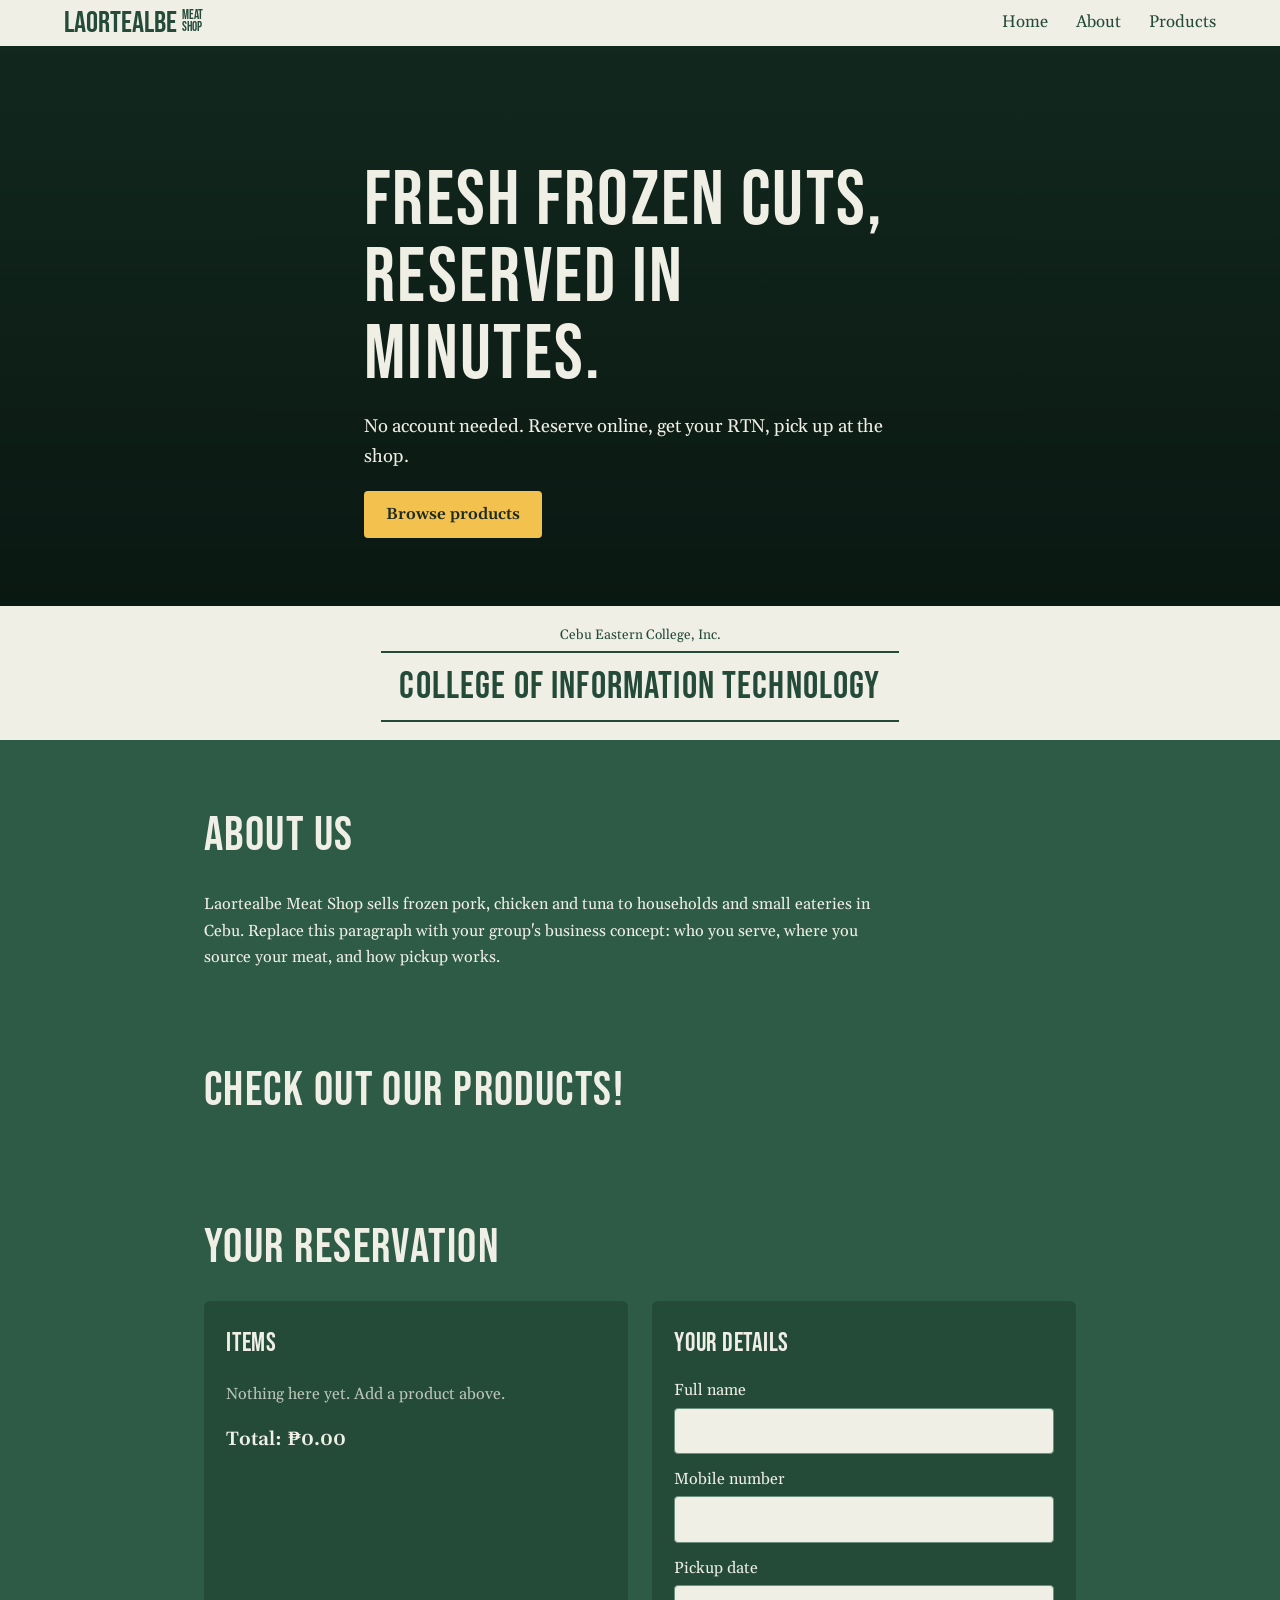
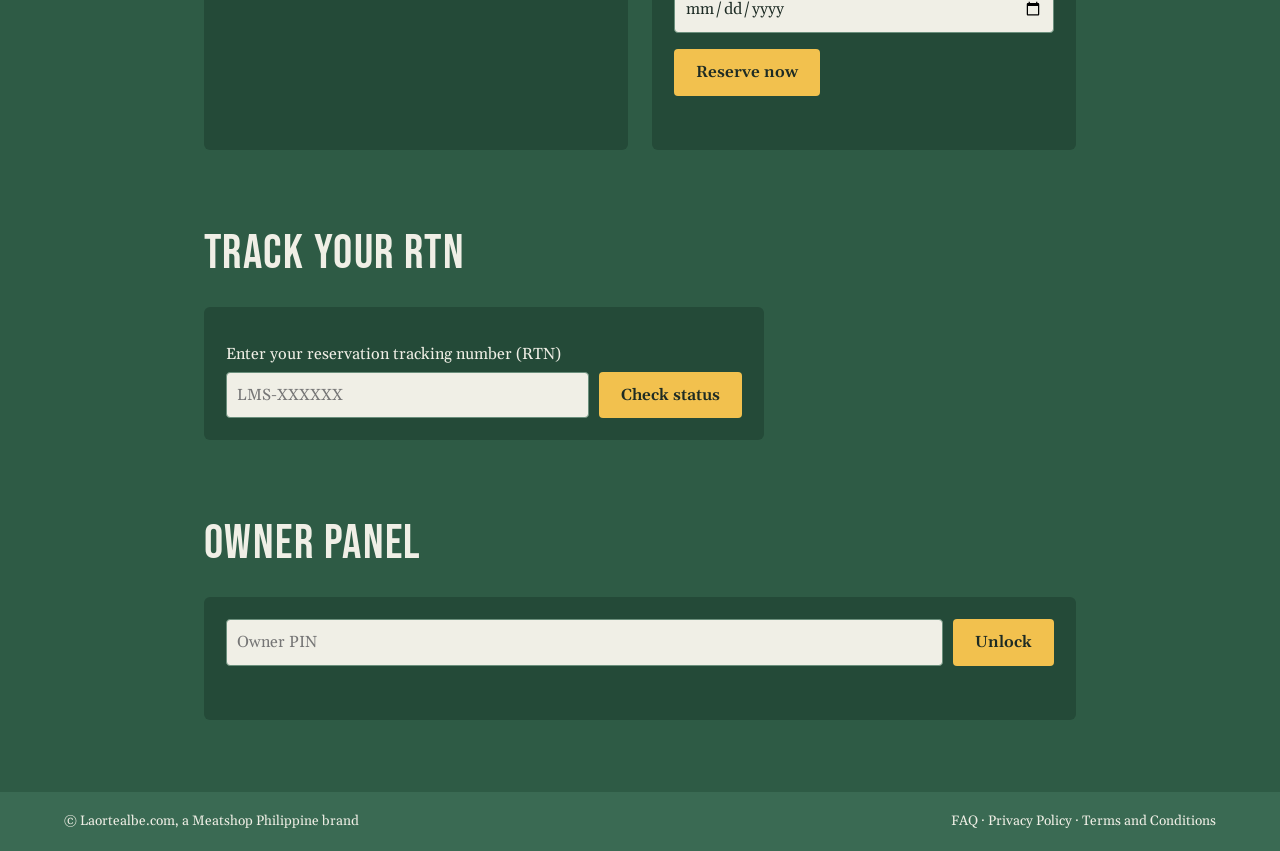
==== frontend/index.html @ da416608 "Add first version of the shop website with product cards, reservation form and RTN." ====
<!DOCTYPE html>
<html lang="en">
<head>
  <meta charset="UTF-8">
  <meta name="viewport" content="width=device-width, initial-scale=1">
  <title>Laortealbe Meat Shop</title>
  <link rel="preconnect" href="https://fonts.googleapis.com">
  <link href="https://fonts.googleapis.com/css2?family=Bebas+Neue&family=Gelasio:wght@400;600&display=swap" rel="stylesheet">
  <link rel="stylesheet" href="https://pyscript.net/releases/2025.8.1/core.css">
  <script type="module" src="https://pyscript.net/releases/2025.8.1/core.js"></script>
  <link rel="stylesheet" href="style.css">
</head>
<body>

<header class="nav">
  <a href="#home" class="brand">
    <img src="assets/logo.png" alt="" onerror="this.style.display='none'">
    <span>LAORTEALBE <small>MEAT<br>SHOP</small></span>
  </a>
  <nav>
    <a href="#home">Home</a>
    <a href="#about">About</a>
    <a href="#products">Products</a>
  </nav>
</header>

<section id="home" class="hero">
  <video autoplay muted loop playsinline poster="assets/hero-poster.jpg">
    <source src="assets/promo.mp4" type="video/mp4">
  </video>
  <div class="hero-text">
    <h1>Fresh frozen cuts, reserved in minutes.</h1>
    <p>No account needed. Reserve online, get your RTN, pick up at the shop.</p>
    <a class="btn" href="#products">Browse products</a>
  </div>
</section>

<section class="college">
  <p>Cebu Eastern College, Inc.</p>
  <h2>College of Information Technology</h2>
</section>

<main>
  <section id="about">
    <h2 class="title">About us</h2>
    <p>Laortealbe Meat Shop sells frozen pork, chicken and tuna to households and small eateries in Cebu. Replace this paragraph with your group's business concept: who you serve, where you source your meat, and how pickup works.</p>
  </section>

  <section id="products">
    <h2 class="title">Check out our products!</h2>
    <div id="product-grid" class="grid"></div>
  </section>

  <section id="reserve">
    <h2 class="title">Your reservation</h2>
    <div class="two-col">
      <div class="panel">
        <h3>Items</h3>
        <div id="cart-items"><p class="muted">Nothing here yet. Add a product above.</p></div>
        <p class="total">Total: <span id="cart-total">₱0.00</span></p>
      </div>
      <div class="panel">
        <h3>Your details</h3>
        <label for="cust-name">Full name</label>
        <input id="cust-name" type="text" autocomplete="name">
        <label for="cust-contact">Mobile number</label>
        <input id="cust-contact" type="tel" autocomplete="tel">
        <label for="cust-date">Pickup date</label>
        <input id="cust-date" type="date">
        <button id="reserve-btn" class="btn" type="button">Reserve now</button>
        <p id="reserve-msg" class="msg" role="status"></p>
      </div>
    </div>
  </section>

  <section id="track">
    <h2 class="title">Track your RTN</h2>
    <div class="panel narrow">
      <label for="track-input">Enter your reservation tracking number (RTN)</label>
      <div class="row">
        <input id="track-input" type="text" placeholder="LMS-XXXXXX">
        <button id="track-btn" class="btn" type="button">Check status</button>
      </div>
      <div id="track-result" role="status"></div>
    </div>
  </section>

  <section id="owner">
    <h2 class="title">Owner panel</h2>
    <div class="panel">
      <div id="owner-login" class="row">
        <input id="owner-pin" type="password" placeholder="Owner PIN" aria-label="Owner PIN">
        <button id="owner-btn" class="btn" type="button">Unlock</button>
      </div>
      <p id="owner-msg" class="msg" role="status"></p>
      <div id="owner-list"></div>
    </div>
  </section>
</main>

<footer>
  <p>© Laortealbe.com, a Meatshop Philippine brand</p>
  <p>FAQ · Privacy Policy · Terms and Conditions</p>
</footer>

<script type="mpy" src="./main.py"></script>
</body>
</html>
---- frontend/style.css ----
:root{--green:#2e5b45;--deep:#244a38;--cream:#f0efe6;--grey:#d9d9d6;--ink:#1d2b24;--accent:#f2c14e}
*{box-sizing:border-box}
html{scroll-behavior:smooth;scroll-padding-top:72px}
body{margin:0;background:var(--green);color:var(--cream);font-family:'Gelasio',Georgia,serif;line-height:1.65}
h1,h2,h3{font-family:'Bebas Neue',Impact,sans-serif;font-weight:400;letter-spacing:.03em;margin:0}
a{color:inherit}
:focus-visible{outline:3px solid var(--accent);outline-offset:2px}

.nav{position:sticky;top:0;z-index:10;display:flex;justify-content:space-between;align-items:center;padding:8px 5vw;background:var(--cream);color:var(--deep)}
.brand{display:flex;align-items:center;gap:10px;text-decoration:none;font-family:'Bebas Neue',sans-serif;font-size:1.9rem;line-height:1}
.brand img{height:44px}
.brand small{font-size:.8rem;display:inline-block;vertical-align:middle;line-height:1}
.nav nav{display:flex;gap:28px}
.nav nav a{text-decoration:none;font-size:1.05rem}
.nav nav a:hover{text-decoration:underline}

.hero{position:relative;height:min(70vh,560px);display:grid;place-items:center;overflow:hidden;background:#173528}
.hero video{position:absolute;inset:0;width:100%;height:100%;object-fit:cover}
.hero::after{content:"";position:absolute;inset:0;background:linear-gradient(rgba(0,0,0,.25),rgba(0,0,0,.55))}
.hero-text{position:relative;z-index:1;max-width:680px;padding:0 5vw}
.hero-text h1{font-size:clamp(2.6rem,7vw,4.8rem);line-height:1}
.hero-text p{font-size:1.15rem}

.college{background:var(--cream);color:var(--deep);text-align:center;padding:18px 5vw}
.college p{margin:0;font-size:.85rem}
.college h2{font-size:clamp(1.6rem,4vw,2.4rem);border-top:2px solid var(--deep);border-bottom:2px solid var(--deep);display:inline-block;padding:2px 18px;margin-top:4px}

main{max-width:1000px;margin:auto;padding:0 5vw}
section{padding:56px 0 8px}
.title{font-size:clamp(2rem,5vw,3rem);margin-bottom:14px}
#about p{max-width:70ch}

.btn{background:var(--accent);color:var(--ink);border:0;border-radius:4px;padding:10px 22px;font:inherit;font-weight:600;cursor:pointer;text-decoration:none;display:inline-block}
.btn:hover{filter:brightness(1.08)}
.btn.small{padding:4px 12px;font-size:.9rem}
.btn.ghost{background:transparent;color:var(--cream);border:1px solid var(--cream)}

.grid{display:grid;grid-template-columns:repeat(auto-fit,minmax(220px,1fr));gap:28px}
.card{text-align:center}
.card h3{font-size:1.9rem}
.card .frame{background:var(--grey);padding:18px;margin:8px 0 12px}
.card .photo{aspect-ratio:1/1;background:#9aa59d center/cover no-repeat}
.price{margin:0 0 8px}

.two-col{display:grid;grid-template-columns:repeat(auto-fit,minmax(300px,1fr));gap:24px}
.panel{background:var(--deep);padding:22px;border-radius:6px}
.panel h3{font-size:1.6rem;margin-bottom:8px}
.narrow{max-width:560px}
label{display:block;margin:12px 0 4px}
input{width:100%;padding:9px 10px;border-radius:4px;border:1px solid #6b8f7c;background:var(--cream);color:var(--ink);font:inherit}
.row{display:flex;gap:10px}
.row input{flex:1}
.panel .btn{margin-top:16px}
.row .btn{margin-top:0}
.muted{opacity:.75}
.msg{min-height:1.4em;margin:10px 0 0}
.msg.err{color:#ffb4a8}
.cart-line{display:flex;justify-content:space-between;align-items:center;gap:8px;padding:8px 0;border-bottom:1px solid #4d7360}
.qty{display:flex;align-items:center;gap:8px}
.total{font-size:1.2rem;font-weight:600;margin-top:12px}

.rtn-box{background:var(--cream);color:var(--deep);padding:14px;border-radius:6px;margin-top:12px}
.rtn-box strong{font-family:'Bebas Neue',sans-serif;font-size:2.2rem;letter-spacing:.08em;display:block}
.badge{display:inline-block;padding:2px 10px;border-radius:99px;font-size:.85rem;background:var(--accent);color:var(--ink)}
.badge.ok{background:#8fd5a6}
.badge.no{background:#e9a09a}
.order{border-top:1px solid #4d7360;padding:12px 0}
.order .actions{display:flex;gap:8px;margin-top:6px}
.order .btn{margin-top:0}

footer{margin-top:64px;padding:18px 5vw;background:#3a6a53;display:flex;justify-content:space-between;flex-wrap:wrap;gap:8px;font-size:.85rem}
footer p{margin:0}
@media (max-width:560px){.nav nav{gap:14px}.brand{font-size:1.4rem}}
@media (prefers-reduced-motion:reduce){html{scroll-behavior:auto}}
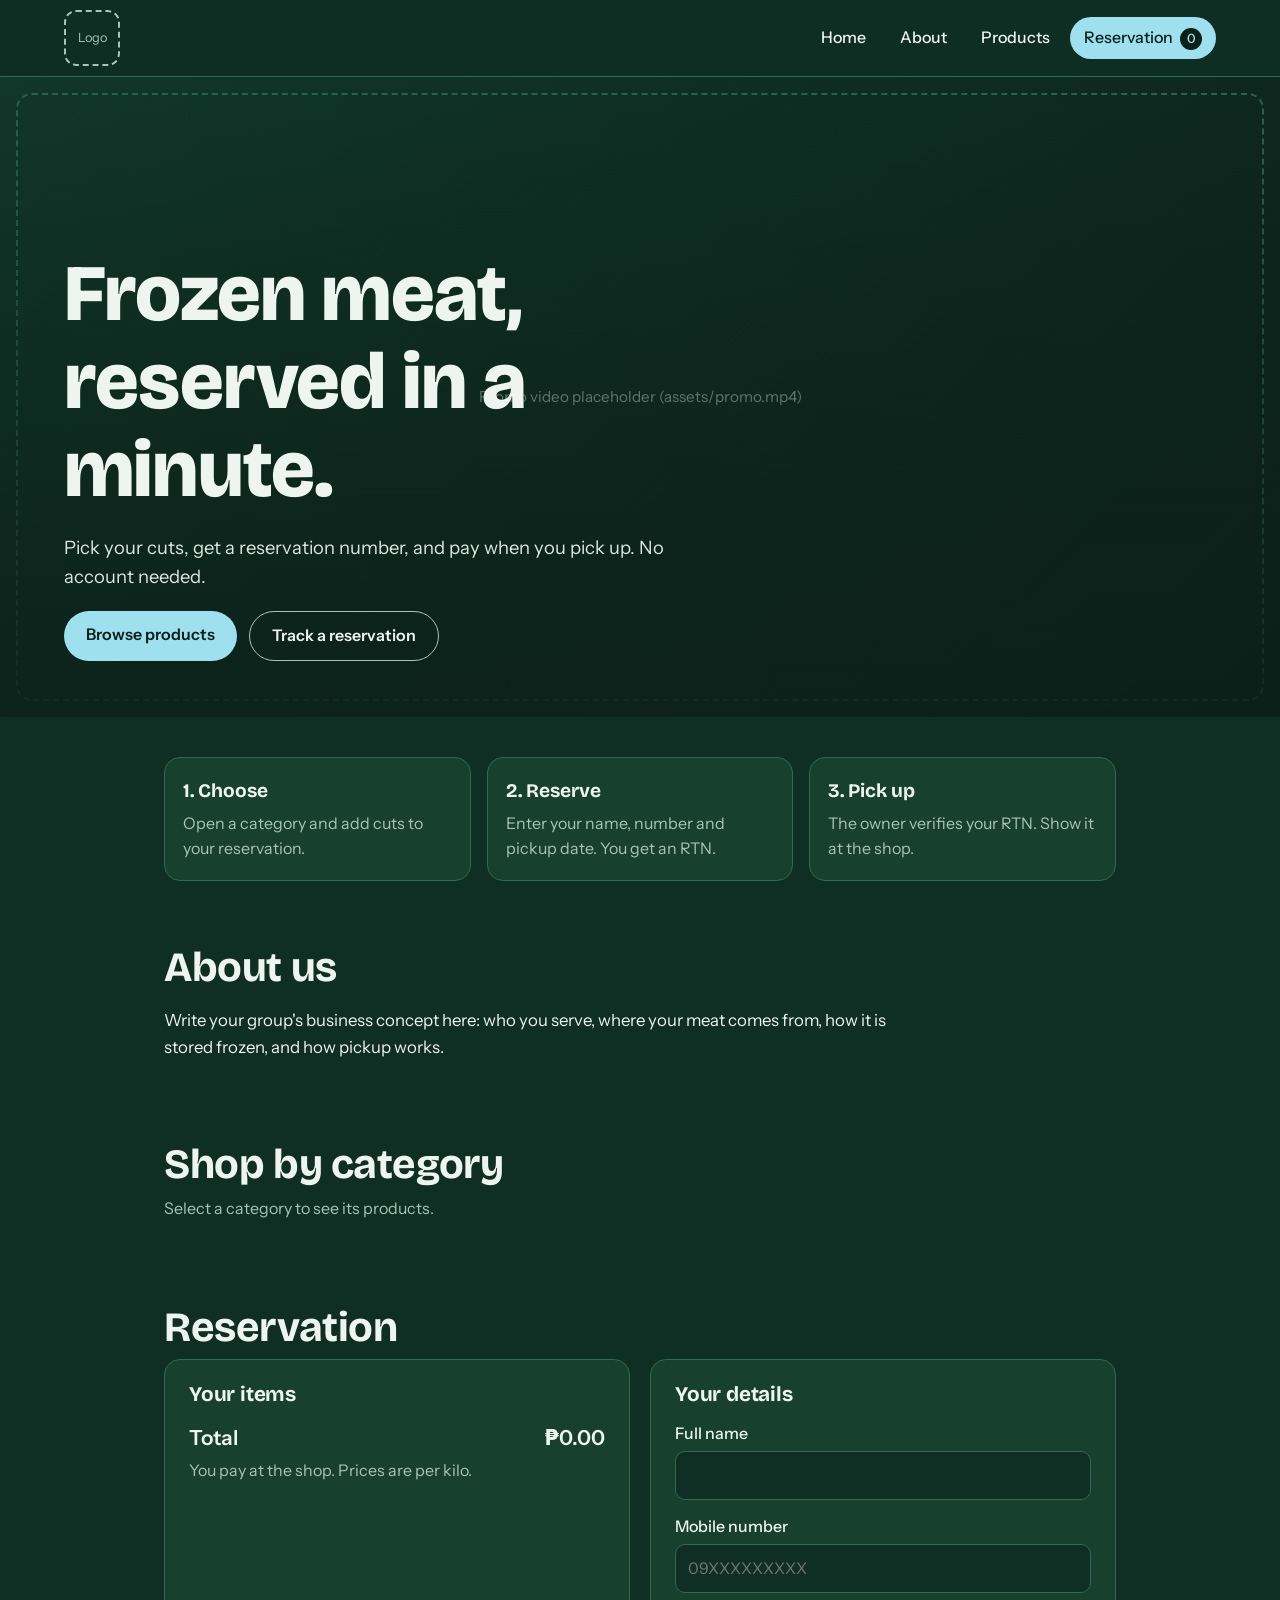
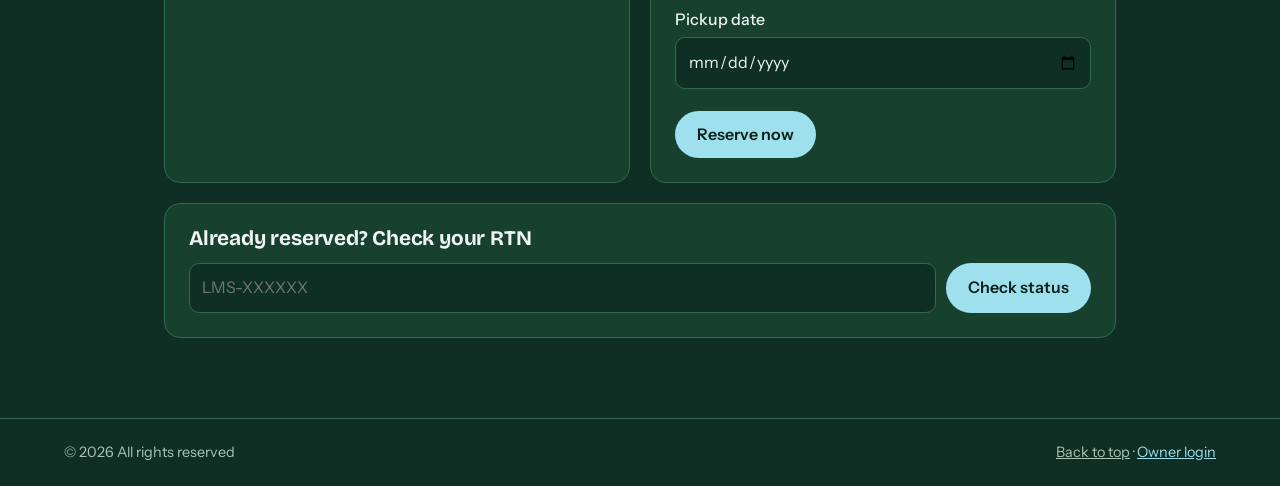
==== commit 1649e7ab: "Redesign site with category cards, product details popup and usability improvements." ====
--- a/frontend/index.html
+++ b/frontend/index.html
@@ -3,9 +3,9 @@
 <head>
   <meta charset="UTF-8">
   <meta name="viewport" content="width=device-width, initial-scale=1">
-  <title>Laortealbe Meat Shop</title>
+  <title>Frozen Meat Shop | Reserve online</title>
   <link rel="preconnect" href="https://fonts.googleapis.com">
-  <link href="https://fonts.googleapis.com/css2?family=Bebas+Neue&family=Gelasio:wght@400;600&display=swap" rel="stylesheet">
+  <link href="https://fonts.googleapis.com/css2?family=Bricolage+Grotesque:wght@500;700;800&family=Instrument+Sans:wght@400;500;600&display=swap" rel="stylesheet">
   <link rel="stylesheet" href="https://pyscript.net/releases/2025.8.1/core.css">
   <script type="module" src="https://pyscript.net/releases/2025.8.1/core.js"></script>
   <link rel="stylesheet" href="style.css">
@@ -13,95 +13,117 @@
 <body>
 
 <header class="nav">
-  <a href="#home" class="brand">
-    <img src="assets/logo.png" alt="" onerror="this.style.display='none'">
-    <span>LAORTEALBE <small>MEAT<br>SHOP</small></span>
+  <a href="#home" class="logo" aria-label="Home">
+    <!-- LOGO PLACEHOLDER: put your logo at assets/logo.png -->
+    <span class="ph">Logo</span>
+    <img src="assets/logo.png" alt="Shop logo" onerror="this.remove()">
   </a>
-  <nav>
+  <nav aria-label="Main">
     <a href="#home">Home</a>
     <a href="#about">About</a>
     <a href="#products">Products</a>
+    <a href="#reservation" class="nav-cta">Reservation <span id="cart-count" class="count" aria-label="items in reservation">0</span></a>
   </nav>
 </header>
 
 <section id="home" class="hero">
-  <video autoplay muted loop playsinline poster="assets/hero-poster.jpg">
+  <!-- VIDEO PLACEHOLDER: put your promo at assets/promo.mp4 -->
+  <div class="hero-ph">Promo video placeholder (assets/promo.mp4)</div>
+  <video autoplay muted loop playsinline poster="assets/hero-poster.jpg" onerror="this.remove()">
     <source src="assets/promo.mp4" type="video/mp4">
   </video>
   <div class="hero-text">
-    <h1>Fresh frozen cuts, reserved in minutes.</h1>
-    <p>No account needed. Reserve online, get your RTN, pick up at the shop.</p>
-    <a class="btn" href="#products">Browse products</a>
+    <h1>Frozen meat, reserved in a minute.</h1>
+    <p>Pick your cuts, get a reservation number, and pay when you pick up. No account needed.</p>
+    <div class="hero-actions">
+      <a class="btn" href="#products">Browse products</a>
+      <a class="btn ghost" href="#reservation">Track a reservation</a>
+    </div>
   </div>
 </section>
 
-<section class="college">
-  <p>Cebu Eastern College, Inc.</p>
-  <h2>College of Information Technology</h2>
-</section>
+<main>
+  <section class="steps" aria-label="How it works">
+    <ol>
+      <li><b>1. Choose</b><span>Open a category and add cuts to your reservation.</span></li>
+      <li><b>2. Reserve</b><span>Enter your name, number and pickup date. You get an RTN.</span></li>
+      <li><b>3. Pick up</b><span>The owner verifies your RTN. Show it at the shop.</span></li>
+    </ol>
+  </section>
 
-<main>
   <section id="about">
-    <h2 class="title">About us</h2>
-    <p>Laortealbe Meat Shop sells frozen pork, chicken and tuna to households and small eateries in Cebu. Replace this paragraph with your group's business concept: who you serve, where you source your meat, and how pickup works.</p>
+    <h2>About us</h2>
+    <p>Write your group's business concept here: who you serve, where your meat comes from, how it is stored frozen, and how pickup works.</p>
   </section>
 
   <section id="products">
-    <h2 class="title">Check out our products!</h2>
-    <div id="product-grid" class="grid"></div>
+    <div id="category-view">
+      <h2>Shop by category</h2>
+      <p class="sub">Select a category to see its products.</p>
+      <div id="category-grid" class="grid"></div>
+    </div>
+    <div id="product-view" class="hidden">
+      <button id="back-btn" class="link" type="button">&larr; All categories</button>
+      <h2 id="product-title"></h2>
+      <p class="sub">Select a product for details, or add it straight to your reservation.</p>
+      <div id="product-grid" class="grid"></div>
+    </div>
   </section>
 
-  <section id="reserve">
-    <h2 class="title">Your reservation</h2>
+  <section id="reservation">
+    <h2>Reservation</h2>
     <div class="two-col">
       <div class="panel">
-        <h3>Items</h3>
-        <div id="cart-items"><p class="muted">Nothing here yet. Add a product above.</p></div>
-        <p class="total">Total: <span id="cart-total">₱0.00</span></p>
+        <h3>Your items</h3>
+        <div id="cart-items"></div>
+        <p class="total">Total <span id="cart-total">₱0.00</span></p>
+        <p class="hint">You pay at the shop. Prices are per kilo.</p>
       </div>
       <div class="panel">
         <h3>Your details</h3>
         <label for="cust-name">Full name</label>
         <input id="cust-name" type="text" autocomplete="name">
+        <p class="err" id="err-name"></p>
         <label for="cust-contact">Mobile number</label>
-        <input id="cust-contact" type="tel" autocomplete="tel">
+        <input id="cust-contact" type="tel" inputmode="numeric" placeholder="09XXXXXXXXX" autocomplete="tel">
+        <p class="err" id="err-contact"></p>
         <label for="cust-date">Pickup date</label>
         <input id="cust-date" type="date">
+        <p class="err" id="err-date"></p>
         <button id="reserve-btn" class="btn" type="button">Reserve now</button>
-        <p id="reserve-msg" class="msg" role="status"></p>
+        <div id="reserve-msg" role="status"></div>
       </div>
     </div>
-  </section>
 
-  <section id="track">
-    <h2 class="title">Track your RTN</h2>
-    <div class="panel narrow">
-      <label for="track-input">Enter your reservation tracking number (RTN)</label>
+    <div class="panel track">
+      <h3>Already reserved? Check your RTN</h3>
       <div class="row">
-        <input id="track-input" type="text" placeholder="LMS-XXXXXX">
+        <input id="track-input" type="text" placeholder="LMS-XXXXXX" aria-label="Reservation tracking number">
         <button id="track-btn" class="btn" type="button">Check status</button>
       </div>
       <div id="track-result" role="status"></div>
     </div>
   </section>
-
-  <section id="owner">
-    <h2 class="title">Owner panel</h2>
-    <div class="panel">
-      <div id="owner-login" class="row">
-        <input id="owner-pin" type="password" placeholder="Owner PIN" aria-label="Owner PIN">
-        <button id="owner-btn" class="btn" type="button">Unlock</button>
-      </div>
-      <p id="owner-msg" class="msg" role="status"></p>
-      <div id="owner-list"></div>
-    </div>
-  </section>
 </main>
 
 <footer>
-  <p>© Laortealbe.com, a Meatshop Philippine brand</p>
-  <p>FAQ · Privacy Policy · Terms and Conditions</p>
+  <p>© 2026 All rights reserved</p>
+  <p><a href="#home">Back to top</a> · <button id="owner-open" class="link" type="button">Owner login</button></p>
 </footer>
+
+<dialog id="product-dialog" aria-label="Product details"></dialog>
+
+<dialog id="owner-dialog" aria-label="Owner panel">
+  <div class="dlg-head"><h3>Owner panel</h3><button class="x" data-close="owner-dialog" aria-label="Close">&times;</button></div>
+  <div class="row">
+    <input id="owner-pin" type="password" placeholder="Owner PIN" aria-label="Owner PIN">
+    <button id="owner-btn" class="btn" type="button">Unlock</button>
+  </div>
+  <p id="owner-msg" class="err" role="status"></p>
+  <div id="owner-list"></div>
+</dialog>
+
+<div id="toast" role="status" aria-live="polite"></div>
 
 <script type="mpy" src="./main.py"></script>
 </body>
--- a/frontend/style.css
+++ b/frontend/style.css
@@ -1,74 +1,115 @@
-:root{--green:#2e5b45;--deep:#244a38;--cream:#f0efe6;--grey:#d9d9d6;--ink:#1d2b24;--accent:#f2c14e}
+:root{--bg:#0f2e24;--surface:#17402f;--surface2:#1e4d3a;--line:#2f6a51;--text:#eef5f0;--muted:#a9c4b6;--ice:#9fe0ee;--ink:#0b2019;--bad:#ffb4a8;--ok:#8fd5a6;--r:16px}
 *{box-sizing:border-box}
-html{scroll-behavior:smooth;scroll-padding-top:72px}
-body{margin:0;background:var(--green);color:var(--cream);font-family:'Gelasio',Georgia,serif;line-height:1.65}
-h1,h2,h3{font-family:'Bebas Neue',Impact,sans-serif;font-weight:400;letter-spacing:.03em;margin:0}
+html{scroll-behavior:smooth;scroll-padding-top:80px}
+body{margin:0;background:var(--bg);color:var(--text);font-family:'Instrument Sans',system-ui,sans-serif;line-height:1.6}
+h1,h2,h3{font-family:'Bricolage Grotesque',sans-serif;margin:0;line-height:1.1;letter-spacing:-.01em}
+h2{font-size:clamp(1.8rem,4vw,2.6rem);margin-bottom:8px}
+h3{font-size:1.3rem}
 a{color:inherit}
-:focus-visible{outline:3px solid var(--accent);outline-offset:2px}
+.hidden{display:none!important}
+:focus-visible{outline:3px solid var(--ice);outline-offset:2px}
 
-.nav{position:sticky;top:0;z-index:10;display:flex;justify-content:space-between;align-items:center;padding:8px 5vw;background:var(--cream);color:var(--deep)}
-.brand{display:flex;align-items:center;gap:10px;text-decoration:none;font-family:'Bebas Neue',sans-serif;font-size:1.9rem;line-height:1}
-.brand img{height:44px}
-.brand small{font-size:.8rem;display:inline-block;vertical-align:middle;line-height:1}
-.nav nav{display:flex;gap:28px}
-.nav nav a{text-decoration:none;font-size:1.05rem}
-.nav nav a:hover{text-decoration:underline}
+/* nav */
+.nav{position:sticky;top:0;z-index:20;display:flex;justify-content:space-between;align-items:center;padding:10px 5vw;background:rgba(15,46,36,.88);backdrop-filter:blur(10px);border-bottom:1px solid var(--line)}
+.logo{display:block;position:relative;width:56px;height:56px;border-radius:12px;overflow:hidden;text-decoration:none}
+.logo .ph{position:absolute;inset:0;display:grid;place-items:center;border:2px dashed var(--muted);border-radius:12px;color:var(--muted);font-size:.8rem}
+.logo img{position:absolute;inset:0;width:100%;height:100%;object-fit:contain;background:var(--bg)}
+.nav nav{display:flex;align-items:center;gap:6px}
+.nav nav a{text-decoration:none;padding:8px 14px;border-radius:99px;font-weight:500}
+.nav nav a:hover{background:var(--surface)}
+.nav .nav-cta{background:var(--ice);color:var(--ink)}
+.nav .nav-cta:hover{background:#c4eef6}
+.count{display:inline-grid;place-items:center;min-width:22px;height:22px;border-radius:99px;background:var(--ink);color:var(--ice);font-size:.8rem;margin-left:4px}
 
-.hero{position:relative;height:min(70vh,560px);display:grid;place-items:center;overflow:hidden;background:#173528}
+/* hero */
+.hero{position:relative;min-height:min(82vh,640px);display:flex;align-items:flex-end;overflow:hidden;background:linear-gradient(135deg,#123a2c,#0b2019)}
+.hero-ph{position:absolute;inset:0;display:grid;place-items:center;color:var(--muted);font-size:.95rem;border:2px dashed var(--line);margin:16px;border-radius:var(--r)}
 .hero video{position:absolute;inset:0;width:100%;height:100%;object-fit:cover}
-.hero::after{content:"";position:absolute;inset:0;background:linear-gradient(rgba(0,0,0,.25),rgba(0,0,0,.55))}
-.hero-text{position:relative;z-index:1;max-width:680px;padding:0 5vw}
-.hero-text h1{font-size:clamp(2.6rem,7vw,4.8rem);line-height:1}
-.hero-text p{font-size:1.15rem}
+.hero::after{content:"";position:absolute;inset:0;background:linear-gradient(180deg,rgba(11,32,25,.1),rgba(11,32,25,.85))}
+.hero-text{position:relative;z-index:1;padding:0 5vw 56px;max-width:760px}
+.hero-text h1{font-size:clamp(2.6rem,7vw,5rem);font-weight:800}
+.hero-text p{font-size:1.15rem;max-width:52ch;color:#dbe9e1}
+.hero-actions{display:flex;gap:12px;flex-wrap:wrap;margin-top:20px}
 
-.college{background:var(--cream);color:var(--deep);text-align:center;padding:18px 5vw}
-.college p{margin:0;font-size:.85rem}
-.college h2{font-size:clamp(1.6rem,4vw,2.4rem);border-top:2px solid var(--deep);border-bottom:2px solid var(--deep);display:inline-block;padding:2px 18px;margin-top:4px}
+/* buttons */
+.btn{background:var(--ice);color:var(--ink);border:0;border-radius:99px;padding:11px 22px;font:inherit;font-weight:600;cursor:pointer;text-decoration:none;display:inline-block}
+.btn:hover{background:#c4eef6}
+.btn.ghost{background:transparent;color:var(--text);border:1px solid var(--muted)}
+.btn.ghost:hover{background:var(--surface)}
+.btn.small{padding:6px 14px;font-size:.9rem}
+.link{background:none;border:0;color:var(--ice);font:inherit;cursor:pointer;padding:0;text-decoration:underline}
 
-main{max-width:1000px;margin:auto;padding:0 5vw}
-section{padding:56px 0 8px}
-.title{font-size:clamp(2rem,5vw,3rem);margin-bottom:14px}
-#about p{max-width:70ch}
+main{max-width:1080px;margin:auto;padding:0 5vw}
+section{padding:64px 0 0}
+.sub,.hint{color:var(--muted);margin:0 0 20px}
+#about p{max-width:68ch;font-size:1.05rem}
 
-.btn{background:var(--accent);color:var(--ink);border:0;border-radius:4px;padding:10px 22px;font:inherit;font-weight:600;cursor:pointer;text-decoration:none;display:inline-block}
-.btn:hover{filter:brightness(1.08)}
-.btn.small{padding:4px 12px;font-size:.9rem}
-.btn.ghost{background:transparent;color:var(--cream);border:1px solid var(--cream)}
+/* steps */
+.steps{padding-top:40px}
+.steps ol{list-style:none;margin:0;padding:0;display:grid;grid-template-columns:repeat(auto-fit,minmax(230px,1fr));gap:16px}
+.steps li{background:var(--surface);border:1px solid var(--line);border-radius:var(--r);padding:18px}
+.steps b{display:block;font-family:'Bricolage Grotesque',sans-serif;font-size:1.2rem;margin-bottom:4px}
+.steps span{color:var(--muted)}
 
-.grid{display:grid;grid-template-columns:repeat(auto-fit,minmax(220px,1fr));gap:28px}
-.card{text-align:center}
-.card h3{font-size:1.9rem}
-.card .frame{background:var(--grey);padding:18px;margin:8px 0 12px}
-.card .photo{aspect-ratio:1/1;background:#9aa59d center/cover no-repeat}
-.price{margin:0 0 8px}
+/* cards */
+.grid{display:grid;grid-template-columns:repeat(auto-fill,minmax(240px,1fr));gap:20px}
+.photo{position:relative;aspect-ratio:4/3;border-radius:12px;overflow:hidden;background:var(--surface2);border:1px dashed var(--line);display:grid;place-items:center;color:var(--muted);font-size:.85rem}
+.photo img{position:absolute;inset:0;width:100%;height:100%;object-fit:cover}
+.cat-card,.pcard{background:var(--surface);border:1px solid var(--line);border-radius:var(--r);padding:12px;text-align:left;color:inherit;font:inherit}
+.cat-card{cursor:pointer;display:block;width:100%}
+.cat-card:hover,.pcard:hover{border-color:var(--ice);transform:translateY(-3px)}
+.cat-card,.pcard{transition:transform .15s,border-color .15s}
+.cat-card h3,.pcard h3{margin:12px 4px 2px}
+.cat-card p{margin:0 4px 4px;color:var(--muted)}
+.pcard-main{all:unset;display:block;width:100%;cursor:pointer;border-radius:12px}
+.pcard-main:focus-visible{outline:3px solid var(--ice)}
+.pcard .meta{display:flex;justify-content:space-between;align-items:center;margin:6px 4px 0}
+.price{font-weight:600;color:var(--ice)}
 
-.two-col{display:grid;grid-template-columns:repeat(auto-fit,minmax(300px,1fr));gap:24px}
-.panel{background:var(--deep);padding:22px;border-radius:6px}
-.panel h3{font-size:1.6rem;margin-bottom:8px}
-.narrow{max-width:560px}
-label{display:block;margin:12px 0 4px}
-input{width:100%;padding:9px 10px;border-radius:4px;border:1px solid #6b8f7c;background:var(--cream);color:var(--ink);font:inherit}
+/* panels & forms */
+.two-col{display:grid;grid-template-columns:repeat(auto-fit,minmax(300px,1fr));gap:20px;margin-bottom:20px}
+.panel{background:var(--surface);border:1px solid var(--line);border-radius:var(--r);padding:24px}
+.panel h3{margin-bottom:12px}
+label{display:block;margin:14px 0 4px;font-weight:500}
+input{width:100%;padding:11px 12px;border-radius:10px;border:1px solid var(--line);background:var(--bg);color:var(--text);font:inherit}
+input[aria-invalid=true]{border-color:var(--bad)}
 .row{display:flex;gap:10px}
 .row input{flex:1}
-.panel .btn{margin-top:16px}
+.panel .btn{margin-top:18px}
 .row .btn{margin-top:0}
-.muted{opacity:.75}
-.msg{min-height:1.4em;margin:10px 0 0}
-.msg.err{color:#ffb4a8}
-.cart-line{display:flex;justify-content:space-between;align-items:center;gap:8px;padding:8px 0;border-bottom:1px solid #4d7360}
+.err{color:var(--bad);margin:4px 0 0;min-height:0;font-size:.92rem}
+.empty{color:var(--muted);border:1px dashed var(--line);border-radius:12px;padding:18px;text-align:center}
+.cart-line{display:flex;justify-content:space-between;align-items:center;gap:8px;padding:10px 0;border-bottom:1px solid var(--line)}
 .qty{display:flex;align-items:center;gap:8px}
-.total{font-size:1.2rem;font-weight:600;margin-top:12px}
+.qty .btn{margin:0;padding:2px 12px}
+.total{display:flex;justify-content:space-between;font-size:1.3rem;font-weight:600;margin:14px 0 4px}
+.rtn-box{background:var(--bg);border:1px solid var(--ice);border-radius:12px;padding:16px;margin-top:16px}
+.rtn-box strong{display:block;font-family:'Bricolage Grotesque',sans-serif;font-size:2rem;letter-spacing:.06em;color:var(--ice)}
+.rtn-box .btn{margin-top:10px}
+.badge{display:inline-block;padding:2px 10px;border-radius:99px;font-size:.85rem;background:#f2d27a;color:var(--ink)}
+.badge.ok{background:var(--ok)}
+.badge.no{background:var(--bad)}
+.track #track-result .rtn-box{margin-top:14px}
+.order{border-top:1px solid var(--line);padding:14px 0}
+.order .actions{display:flex;gap:8px;margin-top:8px}
+.order .btn{margin-top:0}
+.muted{color:var(--muted)}
 
-.rtn-box{background:var(--cream);color:var(--deep);padding:14px;border-radius:6px;margin-top:12px}
-.rtn-box strong{font-family:'Bebas Neue',sans-serif;font-size:2.2rem;letter-spacing:.08em;display:block}
-.badge{display:inline-block;padding:2px 10px;border-radius:99px;font-size:.85rem;background:var(--accent);color:var(--ink)}
-.badge.ok{background:#8fd5a6}
-.badge.no{background:#e9a09a}
-.order{border-top:1px solid #4d7360;padding:12px 0}
-.order .actions{display:flex;gap:8px;margin-top:6px}
-.order .btn{margin-top:0}
+/* dialogs */
+dialog{background:var(--surface);color:var(--text);border:1px solid var(--line);border-radius:20px;padding:22px;width:min(520px,92vw);max-height:90vh}
+dialog::backdrop{background:rgba(5,15,11,.7)}
+.dlg-head{display:flex;justify-content:space-between;align-items:center;margin-bottom:12px}
+.x{background:none;border:0;color:var(--text);font-size:1.8rem;cursor:pointer;line-height:1}
+.dlg-body .photo{margin-bottom:14px}
+.dlg-body dl{display:grid;grid-template-columns:auto 1fr;gap:4px 14px;margin:12px 0;color:var(--muted)}
+.dlg-body dd{margin:0;color:var(--text)}
+.dlg-actions{display:flex;gap:10px;align-items:end;margin-top:12px}
+.dlg-actions label{margin:0;flex:0 0 110px}
 
-footer{margin-top:64px;padding:18px 5vw;background:#3a6a53;display:flex;justify-content:space-between;flex-wrap:wrap;gap:8px;font-size:.85rem}
+/* toast & footer */
+#toast{position:fixed;left:50%;bottom:24px;transform:translate(-50%,20px);background:var(--ice);color:var(--ink);padding:10px 20px;border-radius:99px;font-weight:600;opacity:0;pointer-events:none;transition:.25s;z-index:50}
+#toast.show{opacity:1;transform:translate(-50%,0)}
+footer{margin-top:80px;padding:22px 5vw;border-top:1px solid var(--line);display:flex;justify-content:space-between;flex-wrap:wrap;gap:8px;color:var(--muted);font-size:.9rem}
 footer p{margin:0}
-@media (max-width:560px){.nav nav{gap:14px}.brand{font-size:1.4rem}}
-@media (prefers-reduced-motion:reduce){html{scroll-behavior:auto}}
+@media (max-width:640px){.nav nav a{padding:6px 9px;font-size:.9rem}.logo{width:44px;height:44px}}
+@media (prefers-reduced-motion:reduce){html{scroll-behavior:auto}.cat-card,.pcard,#toast{transition:none}}
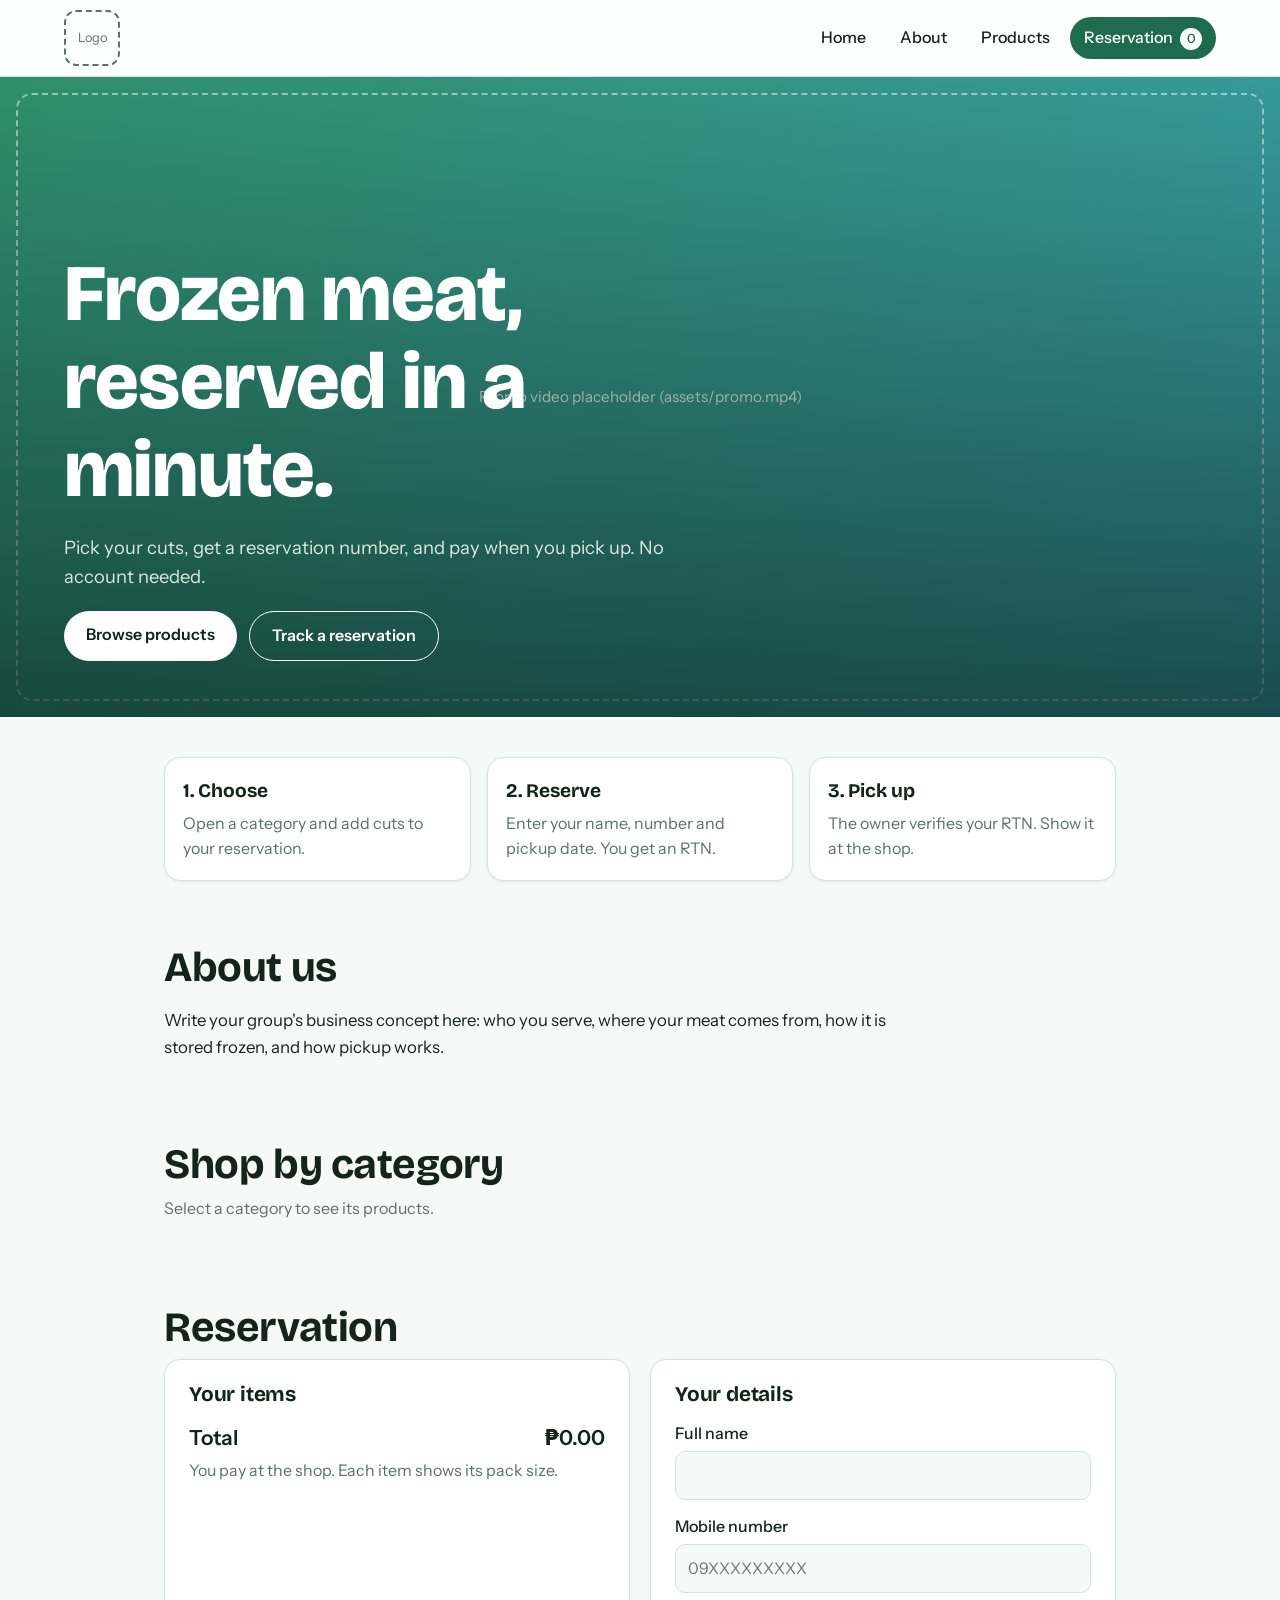
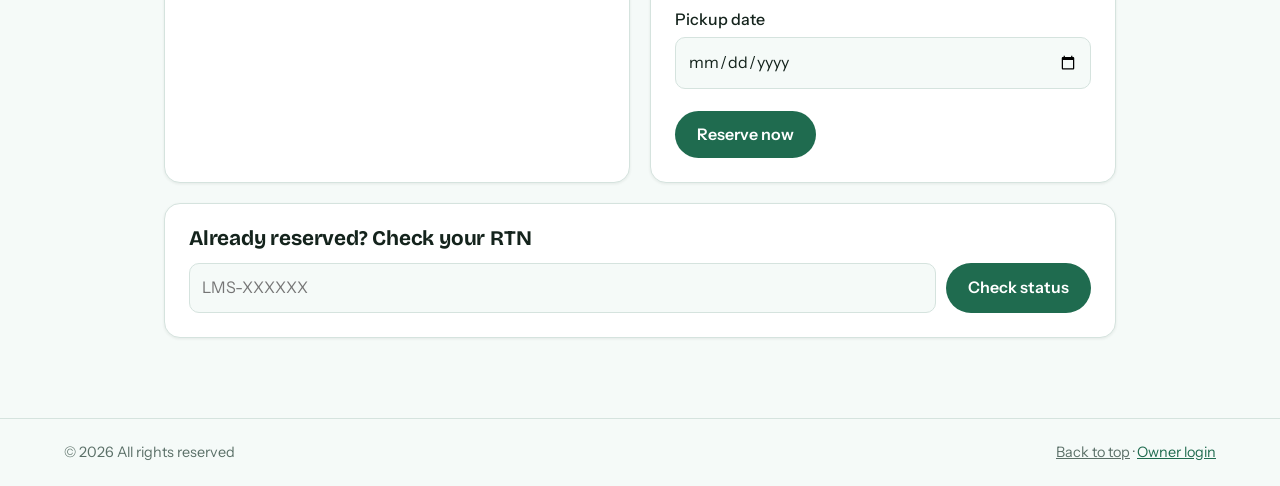
==== commit f8236c33: "Add real product list and categories, and switch to a lighter theme." ====
--- a/frontend/index.html
+++ b/frontend/index.html
@@ -77,7 +77,7 @@
         <h3>Your items</h3>
         <div id="cart-items"></div>
         <p class="total">Total <span id="cart-total">₱0.00</span></p>
-        <p class="hint">You pay at the shop. Prices are per kilo.</p>
+        <p class="hint">You pay at the shop. Each item shows its pack size.</p>
       </div>
       <div class="panel">
         <h3>Your details</h3>
--- a/frontend/style.css
+++ b/frontend/style.css
@@ -1,4 +1,4 @@
-:root{--bg:#0f2e24;--surface:#17402f;--surface2:#1e4d3a;--line:#2f6a51;--text:#eef5f0;--muted:#a9c4b6;--ice:#9fe0ee;--ink:#0b2019;--bad:#ffb4a8;--ok:#8fd5a6;--r:16px}
+:root{--bg:#f5faf8;--surface:#ffffff;--surface2:#e6f1ee;--line:#d5e3de;--text:#14231c;--muted:#5b7068;--ice:#1f6b4f;--ink:#ffffff;--bad:#c0392b;--ok:#bfe8cd;--r:16px}
 *{box-sizing:border-box}
 html{scroll-behavior:smooth;scroll-padding-top:80px}
 body{margin:0;background:var(--bg);color:var(--text);font-family:'Instrument Sans',system-ui,sans-serif;line-height:1.6}
@@ -10,32 +10,32 @@
 :focus-visible{outline:3px solid var(--ice);outline-offset:2px}
 
 /* nav */
-.nav{position:sticky;top:0;z-index:20;display:flex;justify-content:space-between;align-items:center;padding:10px 5vw;background:rgba(15,46,36,.88);backdrop-filter:blur(10px);border-bottom:1px solid var(--line)}
+.nav{position:sticky;top:0;z-index:20;display:flex;justify-content:space-between;align-items:center;padding:10px 5vw;background:rgba(255,255,255,.9);backdrop-filter:blur(10px);border-bottom:1px solid var(--line)}
 .logo{display:block;position:relative;width:56px;height:56px;border-radius:12px;overflow:hidden;text-decoration:none}
 .logo .ph{position:absolute;inset:0;display:grid;place-items:center;border:2px dashed var(--muted);border-radius:12px;color:var(--muted);font-size:.8rem}
 .logo img{position:absolute;inset:0;width:100%;height:100%;object-fit:contain;background:var(--bg)}
 .nav nav{display:flex;align-items:center;gap:6px}
 .nav nav a{text-decoration:none;padding:8px 14px;border-radius:99px;font-weight:500}
-.nav nav a:hover{background:var(--surface)}
+.nav nav a:hover{background:var(--surface2)}
 .nav .nav-cta{background:var(--ice);color:var(--ink)}
-.nav .nav-cta:hover{background:#c4eef6}
+.nav .nav-cta:hover{background:#185a42}
 .count{display:inline-grid;place-items:center;min-width:22px;height:22px;border-radius:99px;background:var(--ink);color:var(--ice);font-size:.8rem;margin-left:4px}
 
 /* hero */
-.hero{position:relative;min-height:min(82vh,640px);display:flex;align-items:flex-end;overflow:hidden;background:linear-gradient(135deg,#123a2c,#0b2019)}
-.hero-ph{position:absolute;inset:0;display:grid;place-items:center;color:var(--muted);font-size:.95rem;border:2px dashed var(--line);margin:16px;border-radius:var(--r)}
+.hero{position:relative;min-height:min(82vh,640px);display:flex;align-items:flex-end;overflow:hidden;background:linear-gradient(135deg,#2f8f6b,#3a9fb0)}
+.hero-ph{position:absolute;inset:0;display:grid;place-items:center;color:#eaf6f1;font-size:.95rem;border:2px dashed rgba(255,255,255,.5);margin:16px;border-radius:var(--r)}
 .hero video{position:absolute;inset:0;width:100%;height:100%;object-fit:cover}
-.hero::after{content:"";position:absolute;inset:0;background:linear-gradient(180deg,rgba(11,32,25,.1),rgba(11,32,25,.85))}
-.hero-text{position:relative;z-index:1;padding:0 5vw 56px;max-width:760px}
+.hero::after{content:"";position:absolute;inset:0;background:linear-gradient(180deg,rgba(0,0,0,0),rgba(8,30,22,.65))}
+.hero-text{color:#fff;position:relative;z-index:1;padding:0 5vw 56px;max-width:760px}
 .hero-text h1{font-size:clamp(2.6rem,7vw,5rem);font-weight:800}
 .hero-text p{font-size:1.15rem;max-width:52ch;color:#dbe9e1}
 .hero-actions{display:flex;gap:12px;flex-wrap:wrap;margin-top:20px}
 
 /* buttons */
 .btn{background:var(--ice);color:var(--ink);border:0;border-radius:99px;padding:11px 22px;font:inherit;font-weight:600;cursor:pointer;text-decoration:none;display:inline-block}
-.btn:hover{background:#c4eef6}
+.btn:hover{background:#185a42}
 .btn.ghost{background:transparent;color:var(--text);border:1px solid var(--muted)}
-.btn.ghost:hover{background:var(--surface)}
+.btn.ghost:hover{background:var(--surface2)}
 .btn.small{padding:6px 14px;font-size:.9rem}
 .link{background:none;border:0;color:var(--ice);font:inherit;cursor:pointer;padding:0;text-decoration:underline}
 
@@ -97,7 +97,7 @@
 
 /* dialogs */
 dialog{background:var(--surface);color:var(--text);border:1px solid var(--line);border-radius:20px;padding:22px;width:min(520px,92vw);max-height:90vh}
-dialog::backdrop{background:rgba(5,15,11,.7)}
+dialog::backdrop{background:rgba(10,30,22,.5)}
 .dlg-head{display:flex;justify-content:space-between;align-items:center;margin-bottom:12px}
 .x{background:none;border:0;color:var(--text);font-size:1.8rem;cursor:pointer;line-height:1}
 .dlg-body .photo{margin-bottom:14px}
@@ -113,3 +113,12 @@
 footer p{margin:0}
 @media (max-width:640px){.nav nav a{padding:6px 9px;font-size:.9rem}.logo{width:44px;height:44px}}
 @media (prefers-reduced-motion:reduce){html{scroll-behavior:auto}.cat-card,.pcard,#toast{transition:none}}
+.btn:disabled{opacity:.5;cursor:not-allowed}
+.hero .btn:not(.ghost){background:#fff;color:#14231c}
+.hero .btn:not(.ghost):hover{background:#e6f1ee}
+.hero .btn.ghost{color:#fff;border-color:#fff}
+.hero .btn.ghost:hover{background:rgba(255,255,255,.18)}
+.badge{background:#f6e3a1;color:#14231c}
+.badge.ok{background:#bfe8cd}
+.badge.no{background:#f8c9c2}
+.cat-card,.pcard,.panel,.steps li{box-shadow:0 1px 3px rgba(20,35,28,.08)}
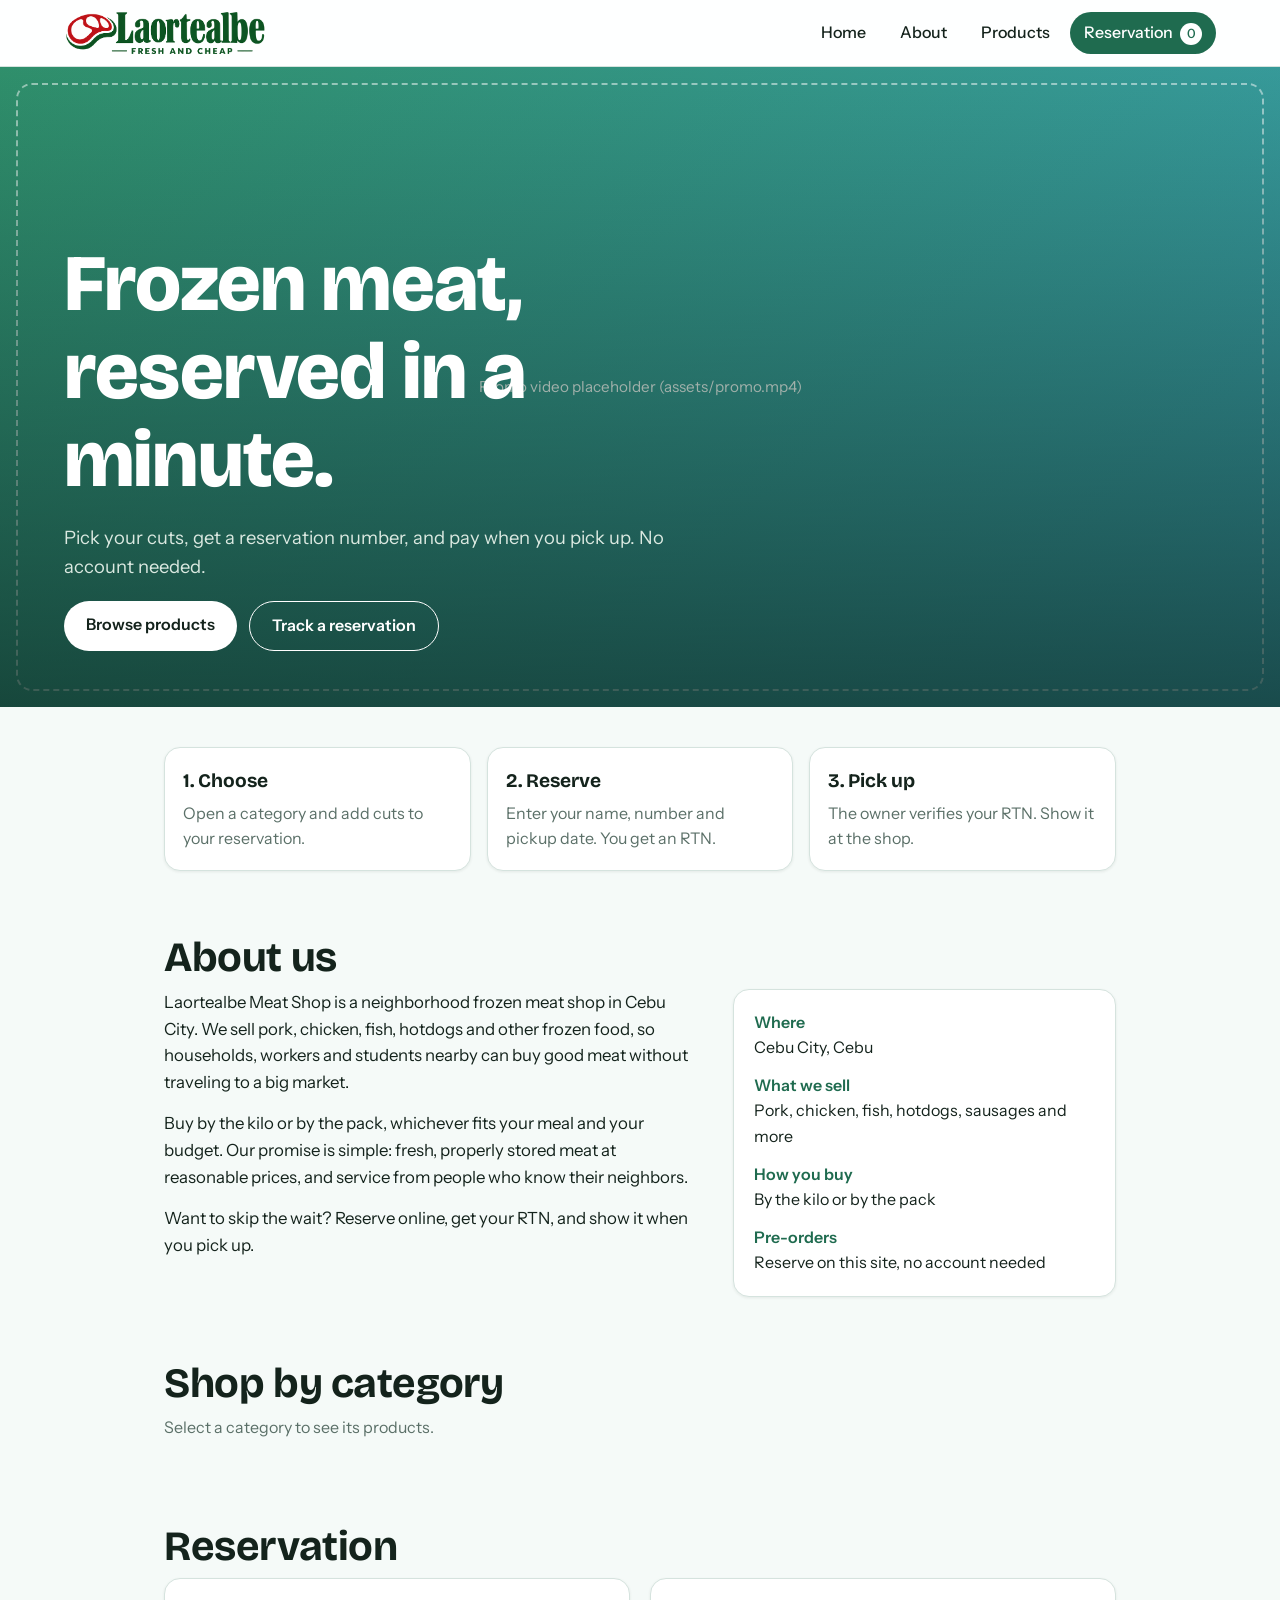
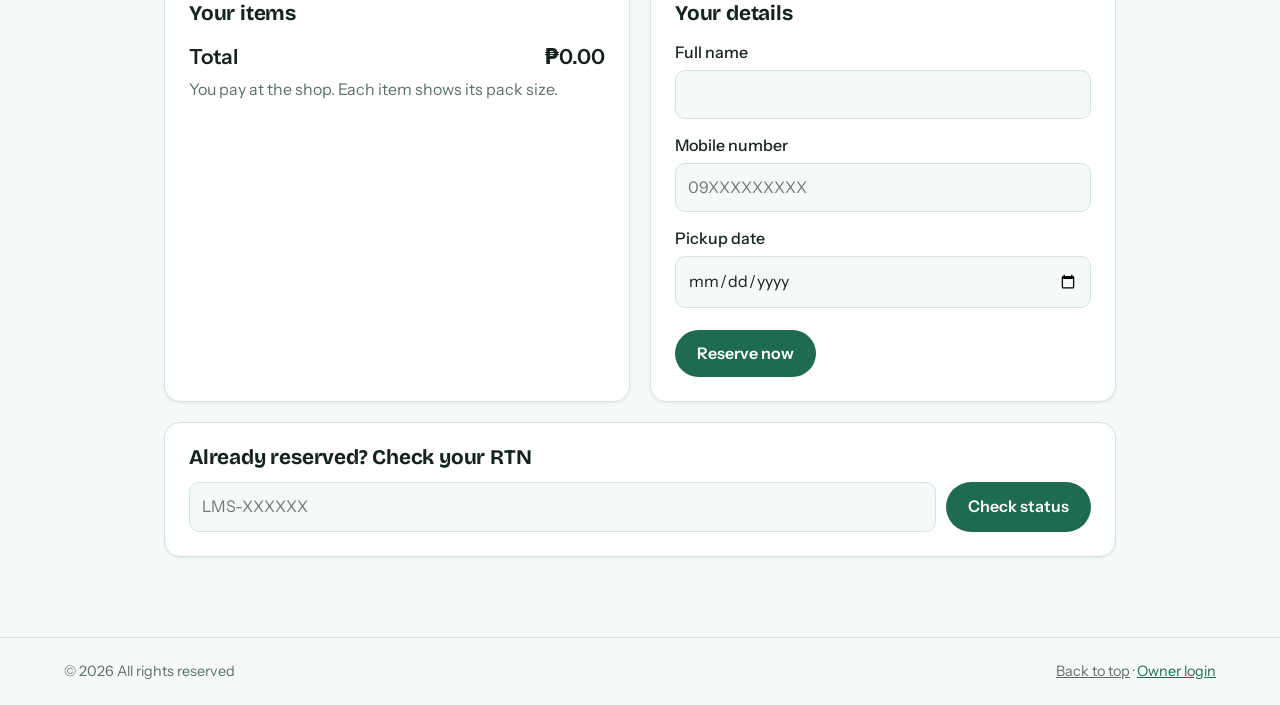
==== commit 451a4860: "Add transparent logo and About us content." ====
--- a/frontend/index.html
+++ b/frontend/index.html
@@ -3,7 +3,7 @@
 <head>
   <meta charset="UTF-8">
   <meta name="viewport" content="width=device-width, initial-scale=1">
-  <title>Frozen Meat Shop | Reserve online</title>
+  <title>Laortealbe Meat Shop | Fresh and cheap</title>
   <link rel="preconnect" href="https://fonts.googleapis.com">
   <link href="https://fonts.googleapis.com/css2?family=Bricolage+Grotesque:wght@500;700;800&family=Instrument+Sans:wght@400;500;600&display=swap" rel="stylesheet">
   <link rel="stylesheet" href="https://pyscript.net/releases/2025.8.1/core.css">
@@ -13,10 +13,8 @@
 <body>
 
 <header class="nav">
-  <a href="#home" class="logo" aria-label="Home">
-    <!-- LOGO PLACEHOLDER: put your logo at assets/logo.png -->
-    <span class="ph">Logo</span>
-    <img src="assets/logo.png" alt="Shop logo" onerror="this.remove()">
+  <a href="#home" class="logo" aria-label="Laortealbe home">
+    <img src="assets/logo.png" alt="Laortealbe, fresh and cheap">
   </a>
   <nav aria-label="Main">
     <a href="#home">Home</a>
@@ -53,7 +51,19 @@
 
   <section id="about">
     <h2>About us</h2>
-    <p>Write your group's business concept here: who you serve, where your meat comes from, how it is stored frozen, and how pickup works.</p>
+    <div class="about">
+      <div>
+        <p>Laortealbe Meat Shop is a neighborhood frozen meat shop in Cebu City. We sell pork, chicken, fish, hotdogs and other frozen food, so households, workers and students nearby can buy good meat without traveling to a big market.</p>
+        <p>Buy by the kilo or by the pack, whichever fits your meal and your budget. Our promise is simple: fresh, properly stored meat at reasonable prices, and service from people who know their neighbors.</p>
+        <p>Want to skip the wait? Reserve online, get your RTN, and show it when you pick up.</p>
+      </div>
+      <dl class="facts">
+        <dt>Where</dt><dd>Cebu City, Cebu</dd>
+        <dt>What we sell</dt><dd>Pork, chicken, fish, hotdogs, sausages and more</dd>
+        <dt>How you buy</dt><dd>By the kilo or by the pack</dd>
+        <dt>Pre-orders</dt><dd>Reserve on this site, no account needed</dd>
+      </dl>
+    </div>
   </section>
 
   <section id="products">
--- a/frontend/style.css
+++ b/frontend/style.css
@@ -11,9 +11,8 @@
 
 /* nav */
 .nav{position:sticky;top:0;z-index:20;display:flex;justify-content:space-between;align-items:center;padding:10px 5vw;background:rgba(255,255,255,.9);backdrop-filter:blur(10px);border-bottom:1px solid var(--line)}
-.logo{display:block;position:relative;width:56px;height:56px;border-radius:12px;overflow:hidden;text-decoration:none}
-.logo .ph{position:absolute;inset:0;display:grid;place-items:center;border:2px dashed var(--muted);border-radius:12px;color:var(--muted);font-size:.8rem}
-.logo img{position:absolute;inset:0;width:100%;height:100%;object-fit:contain;background:var(--bg)}
+.logo{display:block;text-decoration:none}
+.logo img{display:block;height:46px;width:auto}
 .nav nav{display:flex;align-items:center;gap:6px}
 .nav nav a{text-decoration:none;padding:8px 14px;border-radius:99px;font-weight:500}
 .nav nav a:hover{background:var(--surface2)}
@@ -111,7 +110,7 @@
 #toast.show{opacity:1;transform:translate(-50%,0)}
 footer{margin-top:80px;padding:22px 5vw;border-top:1px solid var(--line);display:flex;justify-content:space-between;flex-wrap:wrap;gap:8px;color:var(--muted);font-size:.9rem}
 footer p{margin:0}
-@media (max-width:640px){.nav nav a{padding:6px 9px;font-size:.9rem}.logo{width:44px;height:44px}}
+@media (max-width:640px){.nav nav a{padding:6px 9px;font-size:.9rem}.logo img{height:34px}}
 @media (prefers-reduced-motion:reduce){html{scroll-behavior:auto}.cat-card,.pcard,#toast{transition:none}}
 .btn:disabled{opacity:.5;cursor:not-allowed}
 .hero .btn:not(.ghost){background:#fff;color:#14231c}
@@ -122,3 +121,10 @@
 .badge.ok{background:#bfe8cd}
 .badge.no{background:#f8c9c2}
 .cat-card,.pcard,.panel,.steps li{box-shadow:0 1px 3px rgba(20,35,28,.08)}
+.about{display:grid;grid-template-columns:1.4fr 1fr;gap:32px;align-items:start}
+.about p{margin:0 0 14px}
+.facts{margin:0;background:var(--surface);border:1px solid var(--line);border-radius:var(--r);padding:20px;box-shadow:0 1px 3px rgba(20,35,28,.08)}
+.facts dt{font-weight:600;color:var(--ice)}
+.facts dd{margin:0 0 12px}
+.facts dd:last-child{margin-bottom:0}
+@media (max-width:760px){.about{grid-template-columns:1fr}}
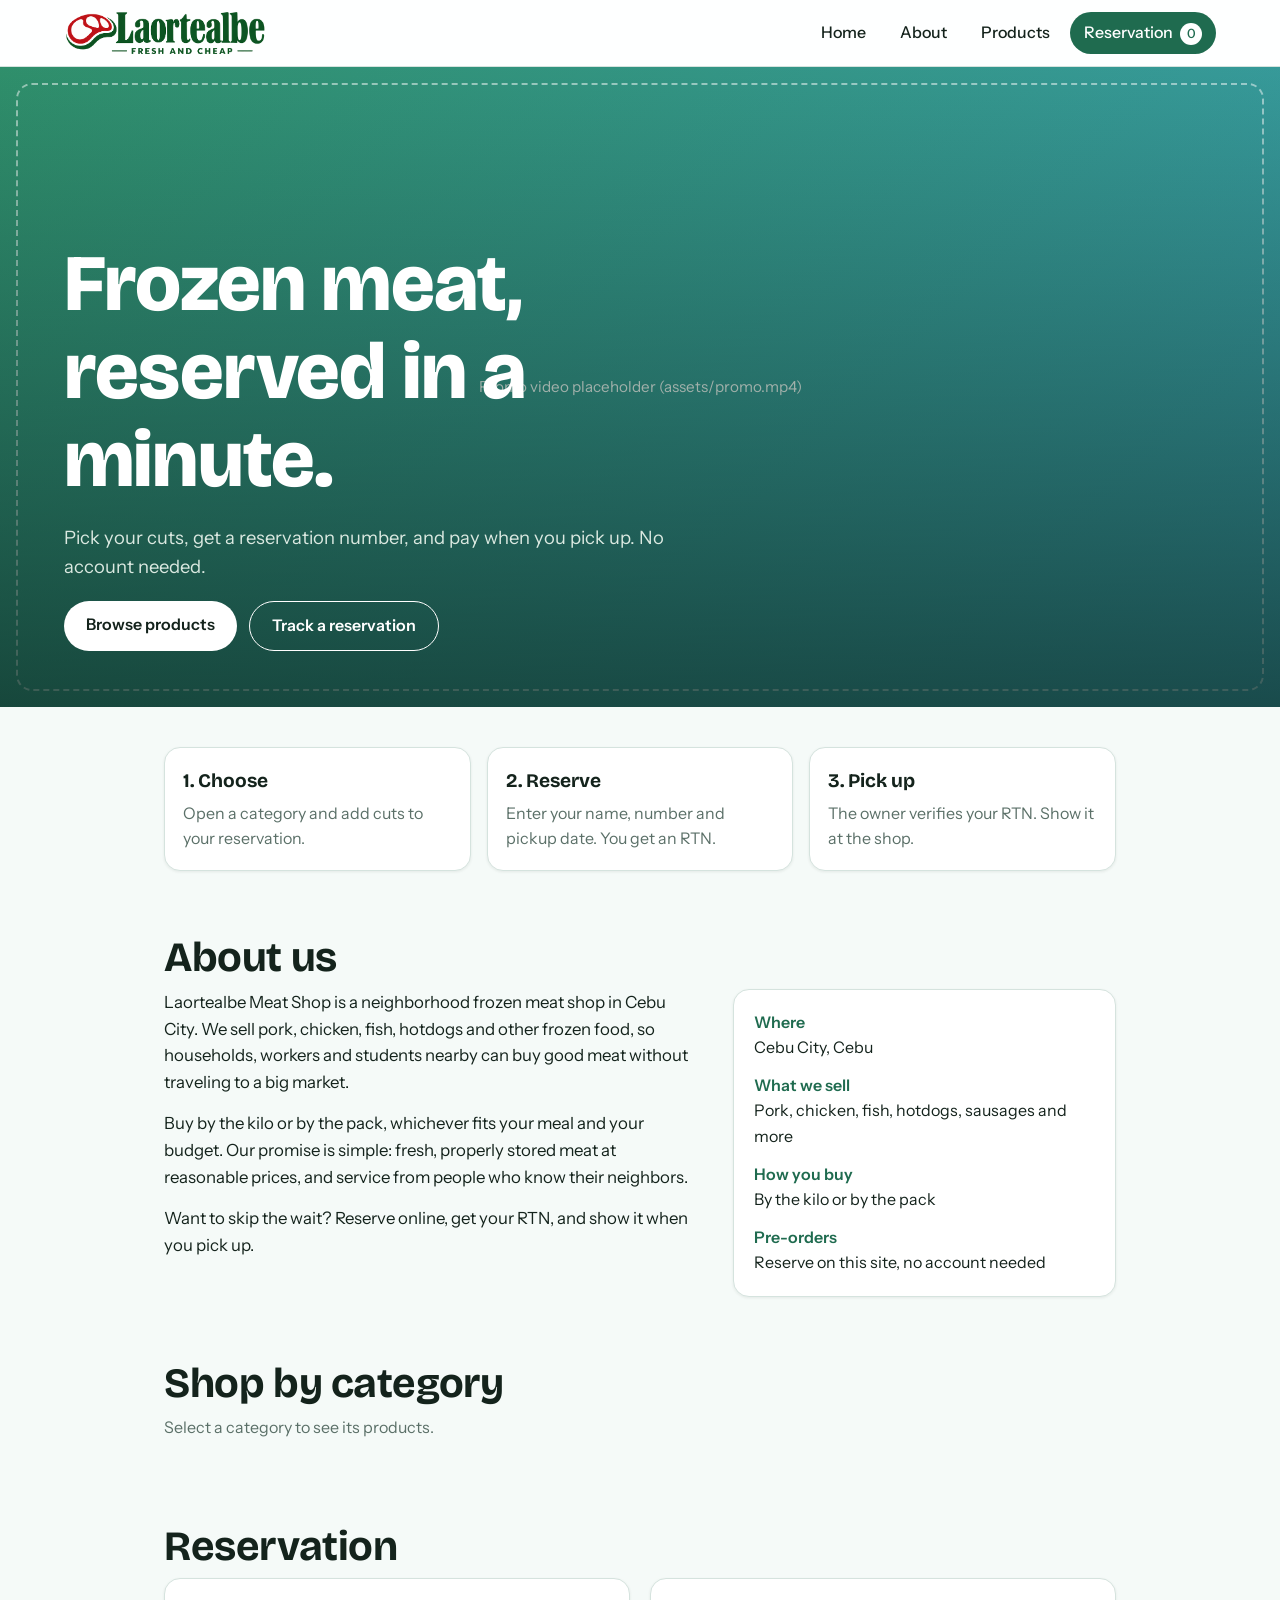
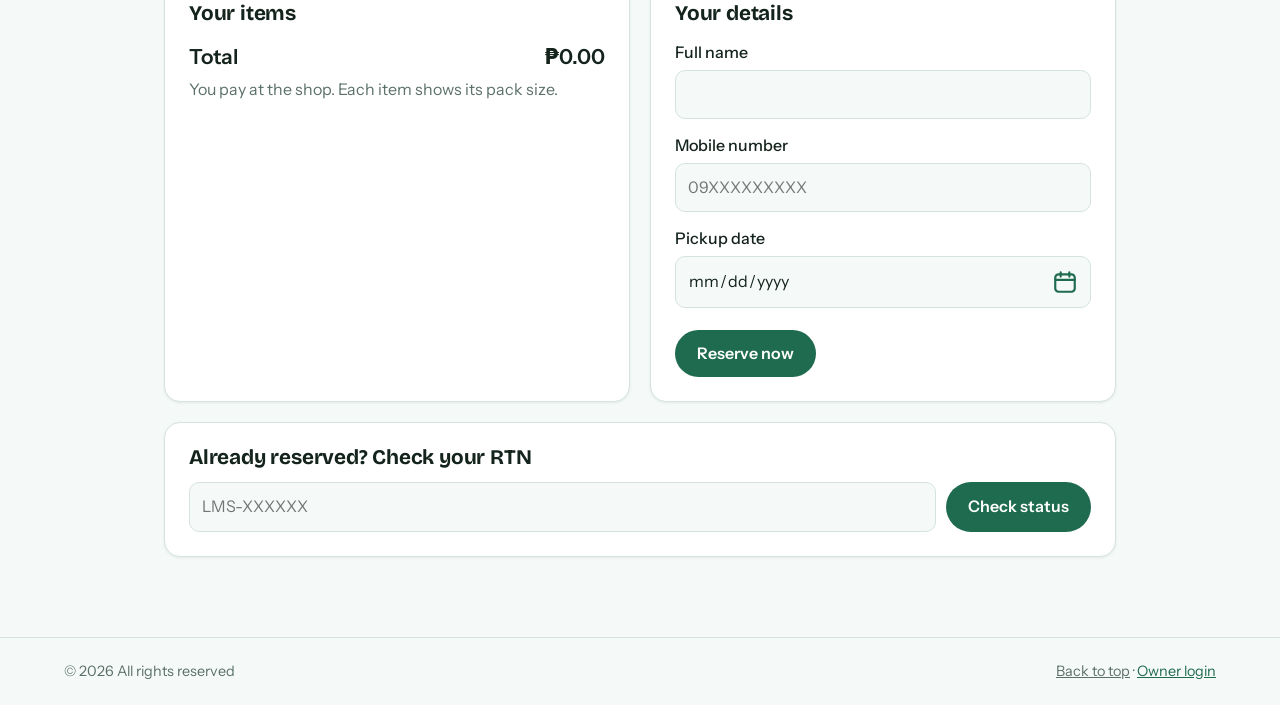
==== commit 62f92b1f: "Add reservation review popup, visible calendar icon and Remove button." ====
--- a/frontend/index.html
+++ b/frontend/index.html
@@ -73,7 +73,7 @@
       <div id="category-grid" class="grid"></div>
     </div>
     <div id="product-view" class="hidden">
-      <button id="back-btn" class="link" type="button">&larr; All categories</button>
+      <button id="back-btn" class="btn ghost back" type="button">&larr; Back to categories</button>
       <h2 id="product-title"></h2>
       <p class="sub">Select a product for details, or add it straight to your reservation.</p>
       <div id="product-grid" class="grid"></div>
@@ -82,6 +82,7 @@
 
   <section id="reservation">
     <h2>Reservation</h2>
+    <div id="edit-banner" class="edit-banner hidden" role="status">Editing reservation <strong id="edit-rtn"></strong>. Change your items or details, then press Save changes. <button id="edit-cancel" class="link" type="button">Cancel editing</button></div>
     <div class="two-col">
       <div class="panel">
         <h3>Your items</h3>
@@ -123,6 +124,8 @@
 
 <dialog id="product-dialog" aria-label="Product details"></dialog>
 
+<dialog id="confirm-dialog" aria-label="Reservation summary"></dialog>
+
 <dialog id="owner-dialog" aria-label="Owner panel">
   <div class="dlg-head"><h3>Owner panel</h3><button class="x" data-close="owner-dialog" aria-label="Close">&times;</button></div>
   <div class="row">
--- a/frontend/style.css
+++ b/frontend/style.css
@@ -128,3 +128,25 @@
 .facts dd{margin:0 0 12px}
 .facts dd:last-child{margin-bottom:0}
 @media (max-width:760px){.about{grid-template-columns:1fr}}
+.back{margin:0 0 18px;padding:9px 20px}
+.stepper{display:flex;gap:8px;align-items:center}
+.stepper .btn{margin:0;padding:8px 18px;font-size:1.2rem;line-height:1}
+.stepper input{width:90px;text-align:center;font-size:1.1rem}
+.dlg-total{display:flex;align-items:baseline;gap:12px;margin:16px 0 0;font-size:1.05rem}
+.dlg-total strong{font-family:'Bricolage Grotesque',sans-serif;font-size:2rem;color:var(--ice)}
+.dlg-buy>.btn{width:100%;margin-top:14px}
+#product-dialog{padding:0}
+.dlg-inner{padding:22px}
+.edit-banner{background:var(--surface2);border:1px solid var(--ice);border-radius:12px;padding:12px 16px;margin-bottom:18px}
+input{color-scheme:light}
+input[type=date]{min-height:44px;cursor:pointer}
+input[type=date]::-webkit-calendar-picker-indicator{background:url("data:image/svg+xml,%3Csvg xmlns='http://www.w3.org/2000/svg' viewBox='0 0 24 24' fill='none' stroke='%231f6b4f' stroke-width='2' stroke-linecap='round' stroke-linejoin='round'%3E%3Crect x='3' y='5' width='18' height='16' rx='3'/%3E%3Cpath d='M3 10h18M8 3v4M16 3v4'/%3E%3C/svg%3E") center/contain no-repeat;width:22px;height:22px;opacity:1;cursor:pointer}
+.cart-line{flex-wrap:wrap}
+.cart-line .btn{margin:0}
+#confirm-dialog{padding:0}
+.facts-lite{display:grid;grid-template-columns:auto 1fr;gap:4px 14px;margin:12px 0 0}
+.facts-lite dt{color:var(--muted)}
+.facts-lite dd{margin:0}
+.dlg-foot{display:flex;gap:10px;justify-content:flex-end;margin-top:16px}
+.dlg-foot .btn{margin:0}
+.sum .total{margin-top:10px}
